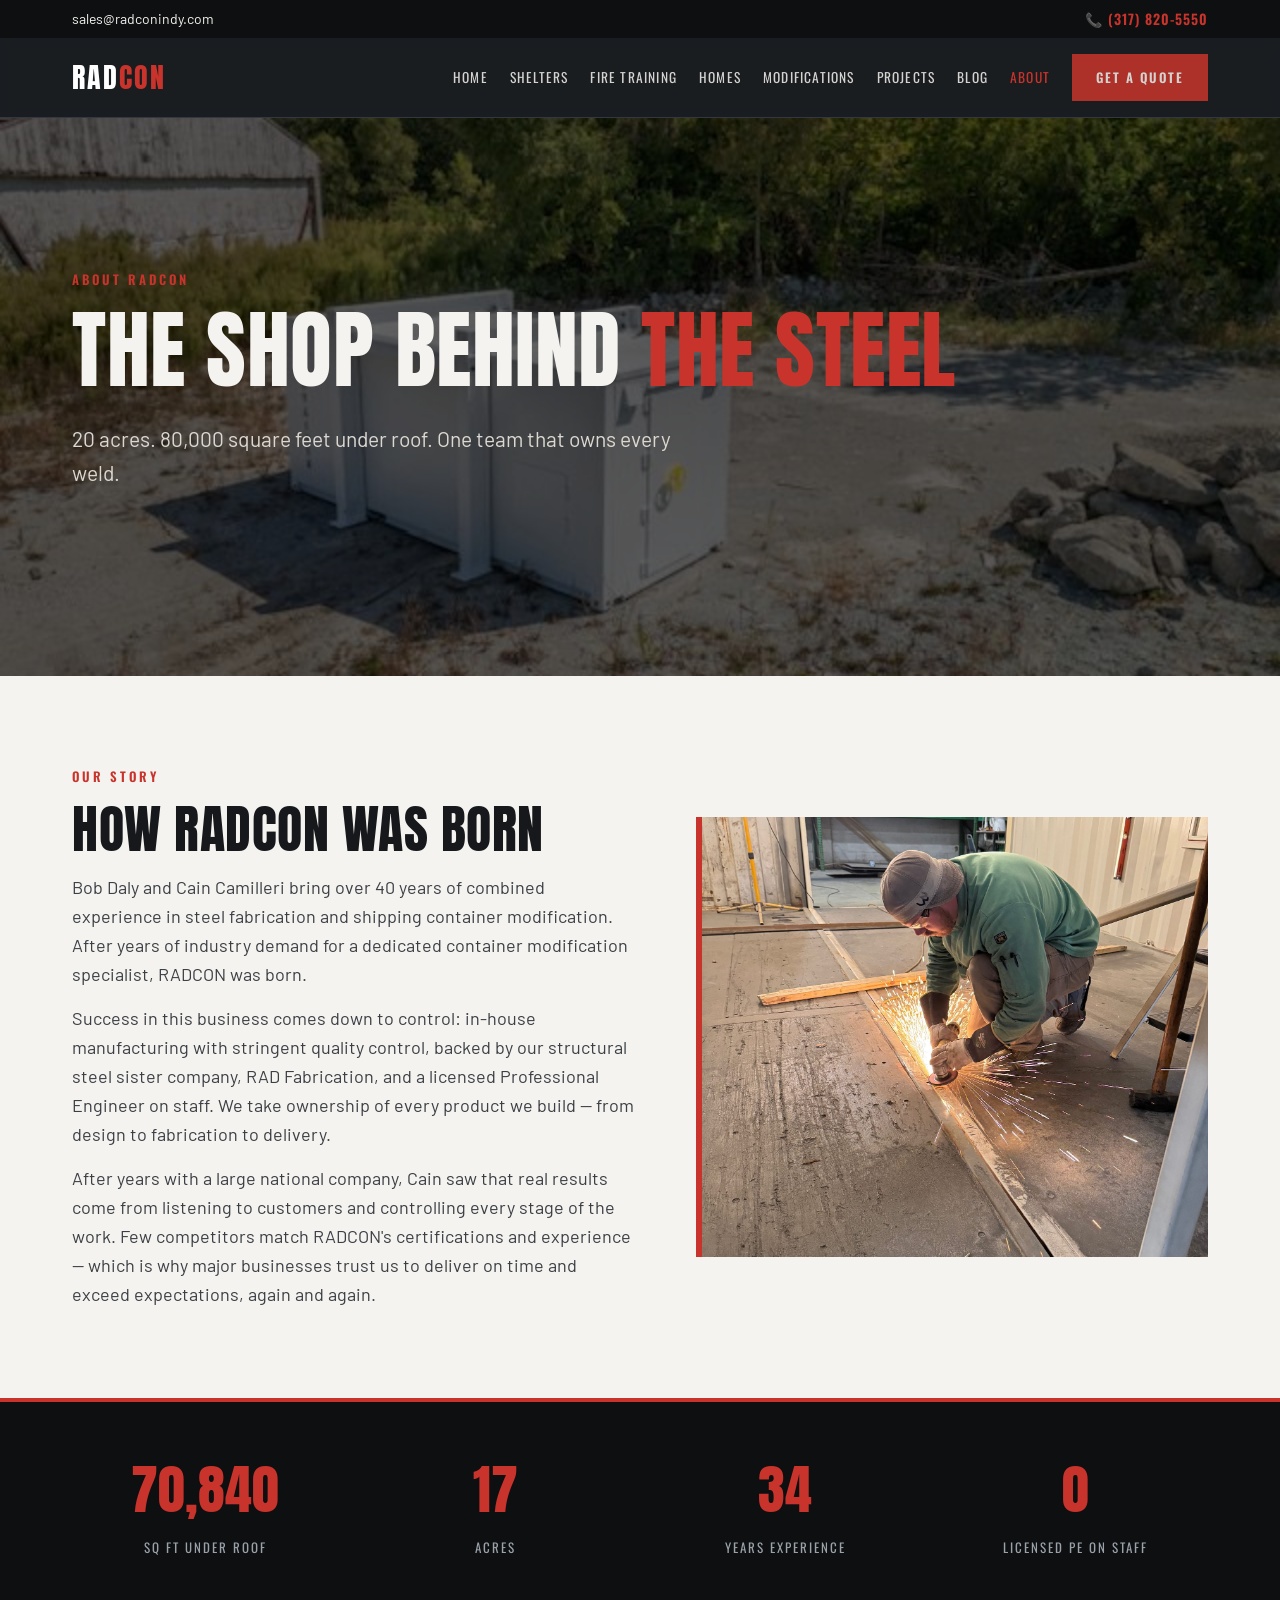
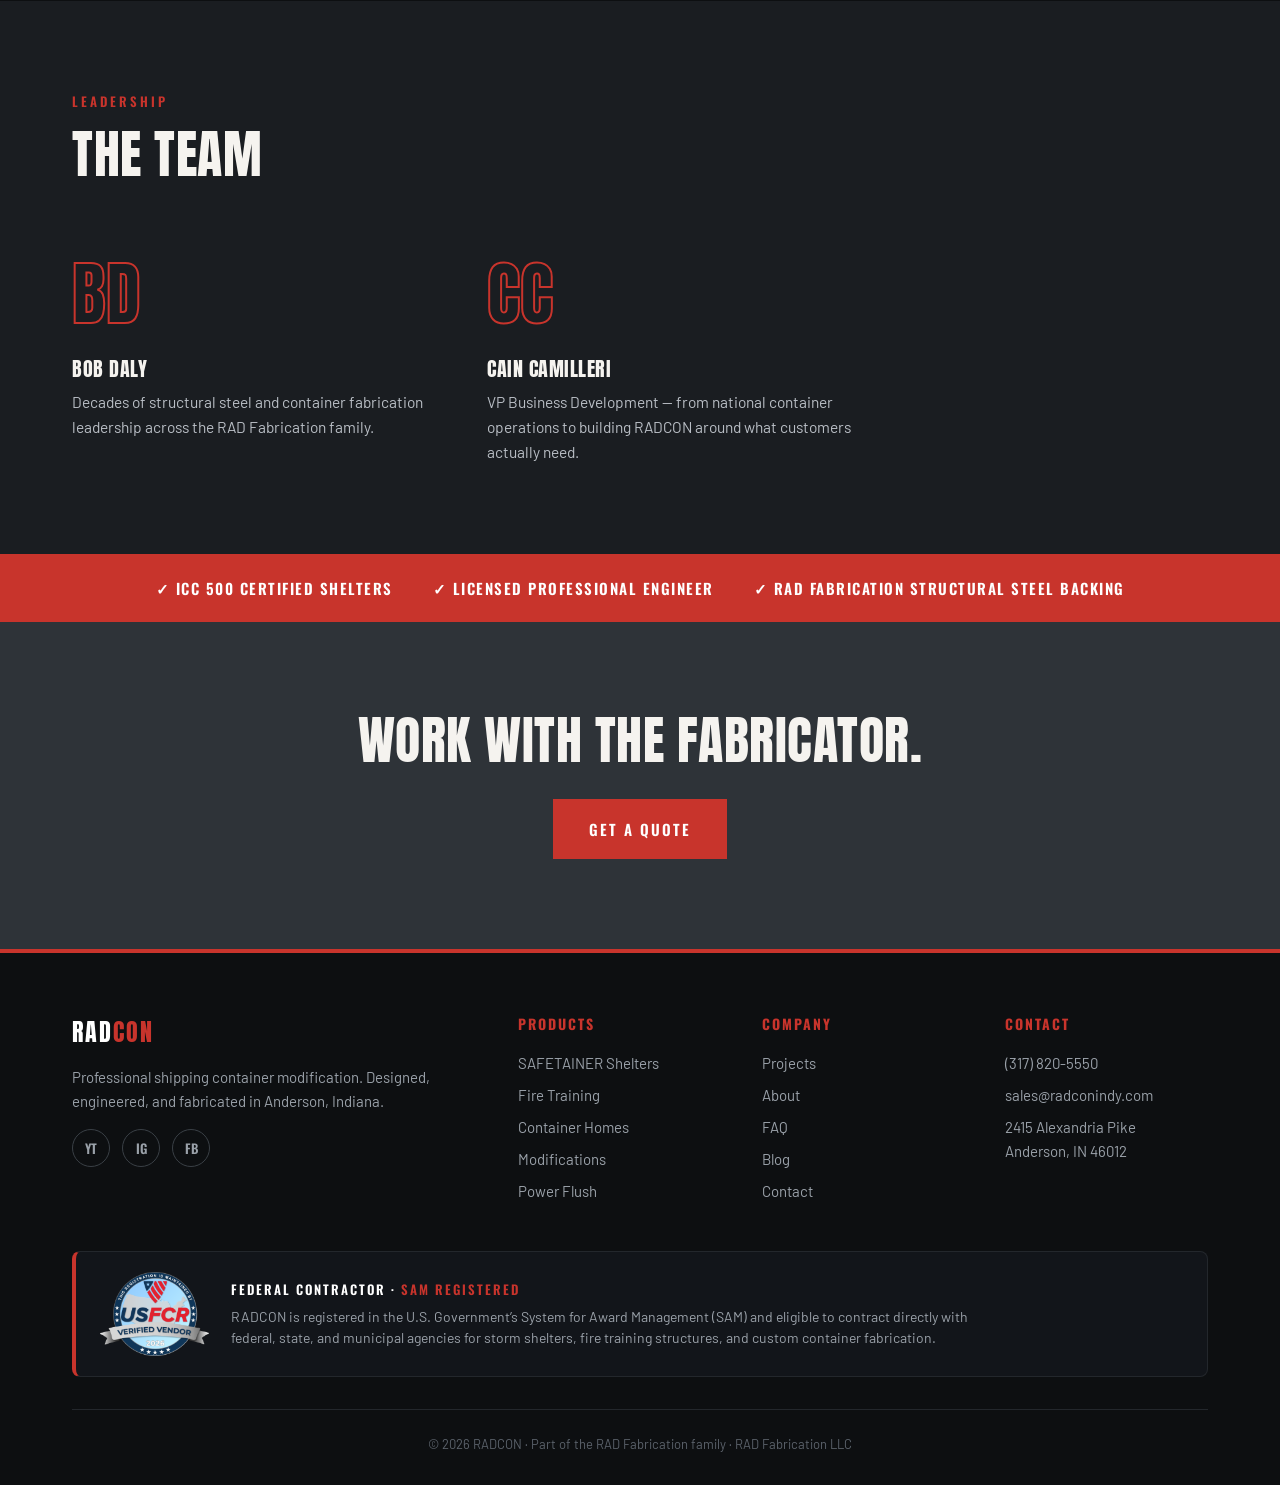
==== about.html @ 341aee44 "Initial site import: full radconindy.com with SAM/USFCR footer strip" ====
<!DOCTYPE html>
<html lang="en">
<head>
<meta charset="UTF-8">
<meta name="viewport" content="width=device-width, initial-scale=1.0">
<title>About RADCON | Container Modification Experts – Anderson, IN</title>
<meta name="description" content="40+ years of steel &amp; container experience, a licensed PE on staff, and 80,000 sq ft of indoor fabrication in Anderson, IN. Meet the team behind RADCON.">
<link rel="canonical" href="https://www.radconindy.com/about">
<link href="https://fonts.googleapis.com/css2?family=Anton&family=Oswald:wght@400;500;600&family=Barlow:wght@400;500;600&display=swap" rel="stylesheet">
<link rel="stylesheet" href="css/style.css">
<script async src="https://www.googletagmanager.com/gtag/js?id=G-8K7NB1ZJ1W"></script>
<script>window.dataLayer=window.dataLayer||[];function gtag(){dataLayer.push(arguments);}gtag('js',new Date());gtag('config','G-8K7NB1ZJ1W');</script>
</head>
<body>

<div class="util"><div class="wrap">
  <a href="mailto:sales@radconindy.com">sales@radconindy.com</a>
  <a class="phone" href="tel:+13178205550">&#128222; (317) 820-5550</a>
</div></div>

<header class="site"><div class="wrap"><nav>
  <a class="logo" href="index.html">RAD<span>CON</span></a>
  <button class="menu-toggle" aria-label="Menu">&#9776;</button>
  <div class="navlinks">
    <a href="index.html">Home</a>
    <a href="shelters.html">Shelters</a>
    <a href="fire-training.html">Fire Training</a>
    <a href="container-homes.html">Homes</a>
    <a href="modifications.html">Modifications</a>
    <a href="projects.html">Projects</a>
    <a href="blog.html">Blog</a>
    <a href="about.html">About</a>
    <a class="btn btn-solid" href="contact.html">Get a Quote</a>
  </div>
</nav></div></header>

<section class="hero short">
  <div class="bg" style="background-image:url('img/safetainer-field.jpg')"></div>
  <div class="wrap">
    <div class="eyebrow">About RADCON</div>
    <h1>The Shop Behind <span class="accent">the Steel</span></h1>
    <p class="sub">20 acres. 80,000 square feet under roof. One team that owns every weld.</p>
  </div>
</section>

<section class="light"><div class="wrap"><div class="split">
  <div>
    <div class="eyebrow">Our Story</div>
    <h2 class="rv">How RADCON Was Born</h2>
    <p>Bob Daly and Cain Camilleri bring over 40 years of combined experience in steel fabrication and shipping container modification. After years of industry demand for a dedicated container modification specialist, RADCON was born.</p>
    <p>Success in this business comes down to control: in-house manufacturing with stringent quality control, backed by our structural steel sister company, RAD Fabrication, and a licensed Professional Engineer on staff. We take ownership of every product we build — from design to fabrication to delivery.</p>
    <p>After years with a large national company, Cain saw that real results come from listening to customers and controlling every stage of the work. Few competitors match RADCON's certifications and experience — which is why major businesses trust us to deliver on time and exceed expectations, again and again.</p>
  </div>
  <div class="photo rv" style="background-image:url('img/welder.jpg')"></div>
</div></div></section>

<section class="stats"><div class="wrap">
  <div class="stat rv"><div class="num" data-n="80000">0</div><div class="lbl">Sq Ft Under Roof</div></div>
  <div class="stat rv"><div class="num" data-n="20">0</div><div class="lbl">Acres</div></div>
  <div class="stat rv"><div class="num" data-n="40" data-suffix="+">0</div><div class="lbl">Years Experience</div></div>
  <div class="stat rv"><div class="num" data-n="1">0</div><div class="lbl">Licensed PE on Staff</div></div>
</div></section>

<section class="dark"><div class="wrap">
  <div class="eyebrow">Leadership</div>
  <h2 class="rv">The Team</h2>
  <div class="steps" style="grid-template-columns:repeat(2,1fr);max-width:800px">
    <div class="step rv"><div class="n">BD</div><h3>Bob Daly</h3><p>Decades of structural steel and container fabrication leadership across the RAD Fabrication family.</p></div>
    <div class="step rv"><div class="n">CC</div><h3>Cain Camilleri</h3><p>VP Business Development — from national container operations to building RADCON around what customers actually need.</p></div>
  </div>
</div></section>

<div class="certbar"><div class="wrap">
  <span>&#10003; ICC 500 Certified Shelters</span><span>&#10003; Licensed Professional Engineer</span><span>&#10003; RAD Fabrication Structural Steel Backing</span>
</div></div>

<section class="steel center"><div class="wrap">
  <h2 class="rv">Work With the Fabricator.</h2>
  <a class="btn btn-solid" style="margin-top:30px" href="contact.html">Get a Quote</a>
</div></section>

<footer><div class="wrap">
  <div class="fgrid">
    <div>
      <a class="logo" style="font-size:24px" href="index.html">RAD<span>CON</span></a>
      <p style="margin-top:14px">Professional shipping container modification. Designed, engineered, and fabricated in Anderson, Indiana.</p>
      <div class="socials">
        <a href="http://www.youtube.com/@RADCONINDY" target="_blank" rel="noopener" title="YouTube">YT</a>
        <a href="http://www.instagram.com/radcon_indy" target="_blank" rel="noopener" title="Instagram">IG</a>
        <a href="http://www.facebook.com/radcon" target="_blank" rel="noopener" title="Facebook">FB</a>
      </div>
    </div>
    <div><h4>Products</h4><a href="shelters.html">SAFETAINER Shelters</a><a href="fire-training.html">Fire Training</a><a href="container-homes.html">Container Homes</a><a href="modifications.html">Modifications</a><a href="power-flush.html">Power Flush</a></div>
    <div><h4>Company</h4><a href="projects.html">Projects</a><a href="about.html">About</a><a href="faq.html">FAQ</a><a href="blog.html">Blog</a><a href="contact.html">Contact</a></div>
    <div><h4>Contact</h4><p>(317) 820-5550</p><p>sales@radconindy.com</p><p>2415 Alexandria Pike<br>Anderson, IN 46012</p></div>
  </div>
  <div class="sam-strip">
    <a href="https://usfcr.com" target="_blank" rel="noopener" title="US Federal Contractor Registration System for Award Management Verified Vendor Seal"><img src="img/verified-vendor-seal-2026-sm.png" alt="USFCR Verified Vendor" loading="lazy"></a>
    <div>
      <h5>Federal Contractor &middot; <span>SAM Registered</span></h5>
      <p>RADCON is registered in the U.S. Government&rsquo;s System for Award Management (SAM) and eligible to contract directly with federal, state, and municipal agencies for storm shelters, fire training structures, and custom container fabrication.</p>
    </div>
  </div>
  <div class="fine">&copy; 2026 RADCON &middot; Part of the RAD Fabrication family &middot; RAD Fabrication LLC</div>
</div></footer>

<script src="js/main.js"></script>
</body>
</html>
---- css/style.css ----
/* RADCON — Industrial Bold Design System */
:root{
  --charcoal:#1A1D21; --steel:#2E3338; --offwhite:#F5F3EF; --red:#C8342C; --red-dark:#A5271F;
  --ink:#16181B; --near-black:#0d0f11; --gray:#9aa1a9; --gray-dark:#3c4046;
}
*{margin:0;padding:0;box-sizing:border-box}
html{scroll-behavior:smooth}
body{font-family:'Barlow',sans-serif;background:var(--charcoal);color:var(--offwhite);font-size:18px;line-height:1.6}
img{max-width:100%;display:block}
h1,h2,h3{font-family:'Anton',sans-serif;text-transform:uppercase;letter-spacing:.5px;line-height:1.08;font-weight:400}
.eyebrow{font-family:'Oswald',sans-serif;text-transform:uppercase;letter-spacing:3px;font-size:13px;color:var(--red);font-weight:600;margin-bottom:14px}
.wrap{max-width:1200px;margin:0 auto;padding:0 32px}
.btn{display:inline-block;font-family:'Oswald',sans-serif;text-transform:uppercase;letter-spacing:2px;font-size:15px;font-weight:600;padding:16px 34px;text-decoration:none;transition:all .25s;cursor:pointer;border:2px solid var(--red);white-space:nowrap}
.btn-solid{background:var(--red);color:#fff}
.btn-solid:hover{background:var(--red-dark);transform:translateY(-2px);box-shadow:0 8px 24px rgba(200,52,44,.4)}
.btn-ghost{background:transparent;color:#fff;border-color:#fff}
.btn-ghost:hover{background:rgba(255,255,255,.12)}
.hl{color:var(--red);font-weight:700}

/* ===== header ===== */
.util{background:var(--near-black);padding:8px 0;font-size:14px}
.util .wrap{display:flex;justify-content:space-between;align-items:center}
.util a{color:var(--offwhite);text-decoration:none}
.util .phone{color:var(--red);font-weight:600;letter-spacing:1px;font-family:'Oswald',sans-serif}
header.site{position:sticky;top:0;z-index:100;background:rgba(26,29,33,.97);border-bottom:1px solid #33383e;backdrop-filter:blur(6px)}
header.site nav{display:flex;justify-content:space-between;align-items:center;padding:16px 0;gap:20px}
.logo{font-family:'Anton',sans-serif;font-size:28px;color:#fff;letter-spacing:2px;text-decoration:none}
.logo span{color:var(--red)}
.navlinks{display:flex;gap:22px;align-items:center;font-family:'Oswald',sans-serif;text-transform:uppercase;font-size:13.5px;letter-spacing:1.2px}
.navlinks a{color:var(--offwhite);text-decoration:none;opacity:.85;transition:.2s}
.navlinks a:hover,.navlinks a.active{color:var(--red);opacity:1}
.navlinks .btn{padding:11px 22px;font-size:13px}
.menu-toggle{display:none;background:none;border:none;color:#fff;font-size:28px;cursor:pointer}

/* ===== hero ===== */
.hero{position:relative;min-height:82vh;display:flex;align-items:center;overflow:hidden}
.hero.short{min-height:62vh}
.hero .bg{position:absolute;inset:0;background-size:cover;background-position:center;filter:brightness(.42) saturate(1.05)}
.hero .wrap{position:relative;z-index:2;padding-top:70px;padding-bottom:70px;width:100%}
.hero h1{font-size:clamp(44px,7vw,86px);max-width:950px}
.hero h1 .accent{color:var(--red)}
.hero p.sub{font-size:21px;max-width:640px;margin:26px 0 36px;color:#dcd8d1}
.hero .ctas{display:flex;gap:18px;flex-wrap:wrap}

/* ===== stat bar ===== */
.stats{background:var(--near-black);border-top:4px solid var(--red);padding:44px 0}
.stats .wrap{display:grid;grid-template-columns:repeat(4,1fr);gap:24px;text-align:center}
.stat .num{font-family:'Anton',sans-serif;font-size:54px;color:var(--red);white-space:nowrap}
.stat .lbl{font-family:'Oswald',sans-serif;text-transform:uppercase;letter-spacing:2px;font-size:13px;color:var(--gray);margin-top:4px}

/* ===== sections ===== */
section.light{background:var(--offwhite);color:var(--ink);padding:90px 0}
section.light h2{color:var(--ink)}
section.dark{background:var(--charcoal);padding:90px 0}
section.steel{background:var(--steel);padding:90px 0}
section h2{font-size:clamp(32px,4.5vw,52px)}
.center{text-align:center}

/* ===== cert bar ===== */
.certbar{background:var(--red);padding:22px 0}
.certbar .wrap{display:flex;flex-wrap:wrap;gap:14px 40px;justify-content:center;font-family:'Oswald',sans-serif;text-transform:uppercase;letter-spacing:1.5px;font-size:15px;font-weight:600;color:#fff}

/* ===== cards ===== */
.cards{display:grid;grid-template-columns:repeat(3,1fr);gap:26px;margin-top:50px}
.card{position:relative;height:430px;overflow:hidden;background:#222;border-bottom:4px solid transparent;transition:border-color .3s;display:block;text-decoration:none}
.card .img{position:absolute;inset:0;background-size:cover;background-position:center;transition:transform .5s,filter .4s;filter:brightness(.65)}
.card:hover .img{transform:scale(1.06);filter:brightness(.45)}
.card:hover{border-bottom-color:var(--red)}
.card .txt{position:absolute;left:0;right:0;bottom:0;padding:28px;color:#fff;transform:translateY(46px);transition:transform .35s}
.card:hover .txt{transform:translateY(0)}
.card h3{font-size:26px;margin-bottom:10px}
.card p{font-size:15.5px;color:#e3ded7;opacity:0;transition:opacity .35s .05s;margin-bottom:14px}
.card:hover p{opacity:1}
.card .go{font-family:'Oswald',sans-serif;text-transform:uppercase;font-size:13px;letter-spacing:2px;color:var(--red);font-weight:600}

/* ===== split ===== */
.split{display:grid;grid-template-columns:1.1fr 1fr;gap:60px;align-items:center}
.split .photo{height:440px;background-size:cover;background-position:center;border-left:6px solid var(--red)}
.split p{margin-top:16px}
section.light .split p{color:var(--gray-dark)}
section.dark .split p,section.steel .split p{color:#c9cdd2}
.ticks{list-style:none;margin-top:26px}
.ticks li{padding-left:32px;position:relative;margin-bottom:12px;font-size:17.5px}
.ticks li:before{content:'\2713';position:absolute;left:0;color:var(--red);font-weight:700}

/* ===== process / steps ===== */
.steps{display:grid;grid-template-columns:repeat(4,1fr);gap:30px;margin-top:56px}
.steps.three{grid-template-columns:repeat(3,1fr)}
.step .n{font-family:'Anton',sans-serif;font-size:70px;color:transparent;-webkit-text-stroke:2px var(--red)}
.step h3{font-size:20px;margin:8px 0 10px}
.step p{font-size:15.5px;color:#b9bec5}
section.light .step p{color:var(--gray-dark)}
section.light .step h3{color:var(--ink)}

/* ===== tables ===== */
table{width:100%;border-collapse:collapse;margin-top:44px;font-size:17px}
th,td{padding:16px 20px;text-align:left;border-bottom:1px solid #d8d3ca}
th{font-family:'Oswald',sans-serif;text-transform:uppercase;letter-spacing:1.5px;font-size:14px;background:var(--ink);color:#fff}
td:first-child{font-weight:600}
tr:hover td{background:#ece8e0}

/* ===== quote / testimonial ===== */
.bigquote{max-width:900px;margin:0 auto;text-align:center}
.bigquote .mark{font-family:'Anton',sans-serif;font-size:120px;color:var(--red);line-height:.6;display:block;margin-bottom:20px}
.bigquote p{font-size:clamp(22px,3vw,32px);font-family:'Oswald',sans-serif;font-weight:500;line-height:1.4}
.bigquote .who{margin-top:26px;font-size:16px;color:var(--red);font-family:'Oswald',sans-serif;text-transform:uppercase;letter-spacing:2px}

/* ===== FAQ ===== */
.faq{max-width:860px;margin:44px auto 0}
.faq details{border-bottom:1px solid #d8d3ca;padding:20px 0}
.faq summary{font-family:'Oswald',sans-serif;font-size:19px;font-weight:600;cursor:pointer;list-style:none;display:flex;justify-content:space-between;align-items:center;gap:20px}
.faq summary::-webkit-details-marker{display:none}
.faq summary:after{content:'+';font-family:'Anton',sans-serif;color:var(--red);font-size:26px;flex-shrink:0}
.faq details[open] summary:after{content:'\2013'}
.faq details p{margin-top:12px;color:var(--gray-dark);font-size:16.5px}

/* ===== forms ===== */
.formgrid{display:grid;grid-template-columns:1.2fr .8fr;gap:60px;margin-top:50px}
.field{margin-bottom:16px}
.field label{display:block;font-family:'Oswald',sans-serif;font-size:13px;text-transform:uppercase;letter-spacing:1.5px;color:var(--gray);margin-bottom:6px}
.field input,.field textarea,.field select{width:100%;padding:14px;background:#22262b;border:1px solid #3a4046;color:#fff;font-family:'Barlow',sans-serif;font-size:16px}
.field input::placeholder,.field textarea::placeholder{color:#7d858e}
.two{display:grid;grid-template-columns:1fr 1fr;gap:16px}
.contactcard p{margin-bottom:14px;font-size:17px}
.contactcard .big{font-family:'Anton',sans-serif;font-size:32px;color:var(--red)}
.contactcard a{color:var(--offwhite);text-decoration:none}
.formnote{font-size:14px;color:#8a929c;margin-top:14px}

/* ===== article (blog/guides) ===== */
.article{max-width:820px;margin:0 auto;padding:70px 32px}
.article h1{font-size:clamp(34px,5vw,54px);color:var(--ink)}
.article h2{font-size:28px;color:var(--ink);margin:44px 0 14px}
.article p,.article li{color:var(--gray-dark);font-size:17.5px;margin-bottom:16px}
.article ul,.article ol{padding-left:24px;margin-bottom:16px}
.article .meta{font-family:'Oswald',sans-serif;letter-spacing:2px;text-transform:uppercase;font-size:13px;color:#8a8578;margin:14px 0 30px}
.article blockquote{border-left:5px solid var(--red);padding:10px 0 10px 24px;margin:26px 0;font-family:'Oswald',sans-serif;font-size:20px;color:var(--ink)}

/* ===== footer ===== */
footer{background:var(--near-black);padding:60px 0 30px;border-top:4px solid var(--red)}
.fgrid{display:grid;grid-template-columns:2fr 1fr 1fr 1fr;gap:40px;margin-bottom:40px}
footer h4{font-family:'Oswald',sans-serif;text-transform:uppercase;letter-spacing:2px;font-size:14px;color:var(--red);margin-bottom:16px}
footer a,footer p{color:var(--gray);text-decoration:none;font-size:15px;display:block;margin-bottom:8px}
footer a:hover{color:#fff}
.socials{display:flex;gap:12px;margin-top:16px}
.socials a{display:flex;align-items:center;justify-content:center;width:38px;height:38px;border:1px solid #3a4046;border-radius:50%;color:var(--gray);font-family:'Oswald',sans-serif;font-size:13px;font-weight:600;text-decoration:none;transition:.2s;margin:0}
.socials a:hover{border-color:var(--red);color:var(--red);transform:translateY(-2px)}
.fine{text-align:center;color:#5b626b;font-size:13px;border-top:1px solid #23272c;padding-top:24px}

/* ===== reveal ===== */
.rv{opacity:0;transform:translateY(34px);transition:opacity .7s,transform .7s}
.rv.in{opacity:1;transform:none}

/* ===== responsive ===== */
@media(max-width:980px){
  .navlinks{position:fixed;inset:0;top:0;background:rgba(13,15,17,.98);flex-direction:column;justify-content:center;gap:28px;font-size:18px;display:none;z-index:200}
  .navlinks.open{display:flex}
  .menu-toggle{display:block;z-index:300}
  .stats .wrap,.steps,.steps.three{grid-template-columns:repeat(2,1fr)}
  .cards,.split,.formgrid,.fgrid,.two{grid-template-columns:1fr}
  .split .photo{height:280px}
  .stat .num{font-size:40px}
  .hero{min-height:70vh}
}
@media(max-width:560px){
  .stats .wrap,.steps,.steps.three{grid-template-columns:1fr}
  .util .wrap{flex-direction:column;gap:4px}
}

/* ===== SAM registration strip ===== */
.sam-strip{display:flex;align-items:center;gap:22px;background:#12151a;border:1px solid #23272c;border-left:4px solid var(--red);border-radius:8px;padding:20px 24px;margin-bottom:32px}
.sam-strip a{margin:0;flex-shrink:0}
.sam-strip img{height:84px;width:auto;margin:0}
.sam-strip h5{font-family:'Oswald',sans-serif;text-transform:uppercase;letter-spacing:2px;font-size:13px;color:#fff;margin-bottom:6px;font-weight:600}
.sam-strip h5 span{color:var(--red)}
.sam-strip p{color:var(--gray);font-size:14px;line-height:1.55;margin:0;max-width:780px}
@media(max-width:640px){.sam-strip{flex-direction:column;text-align:center;gap:14px;padding:22px 18px}}
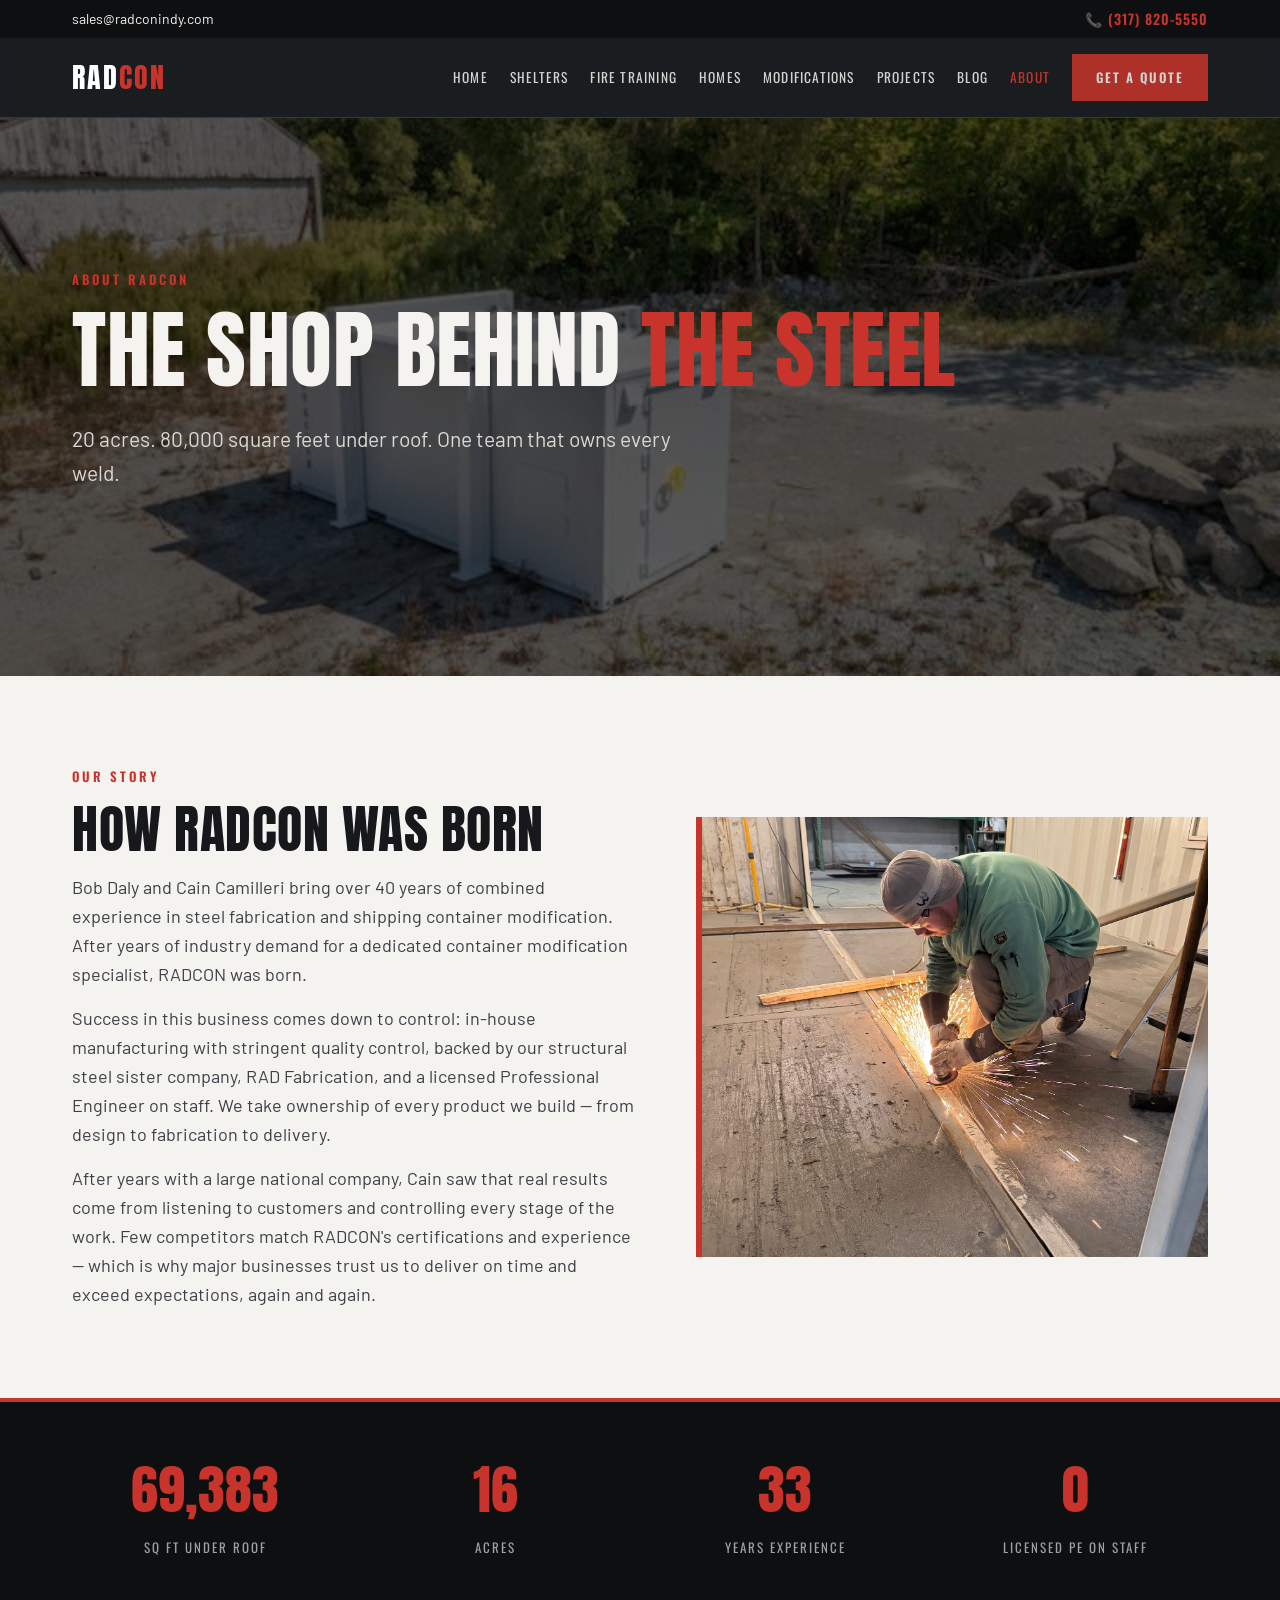
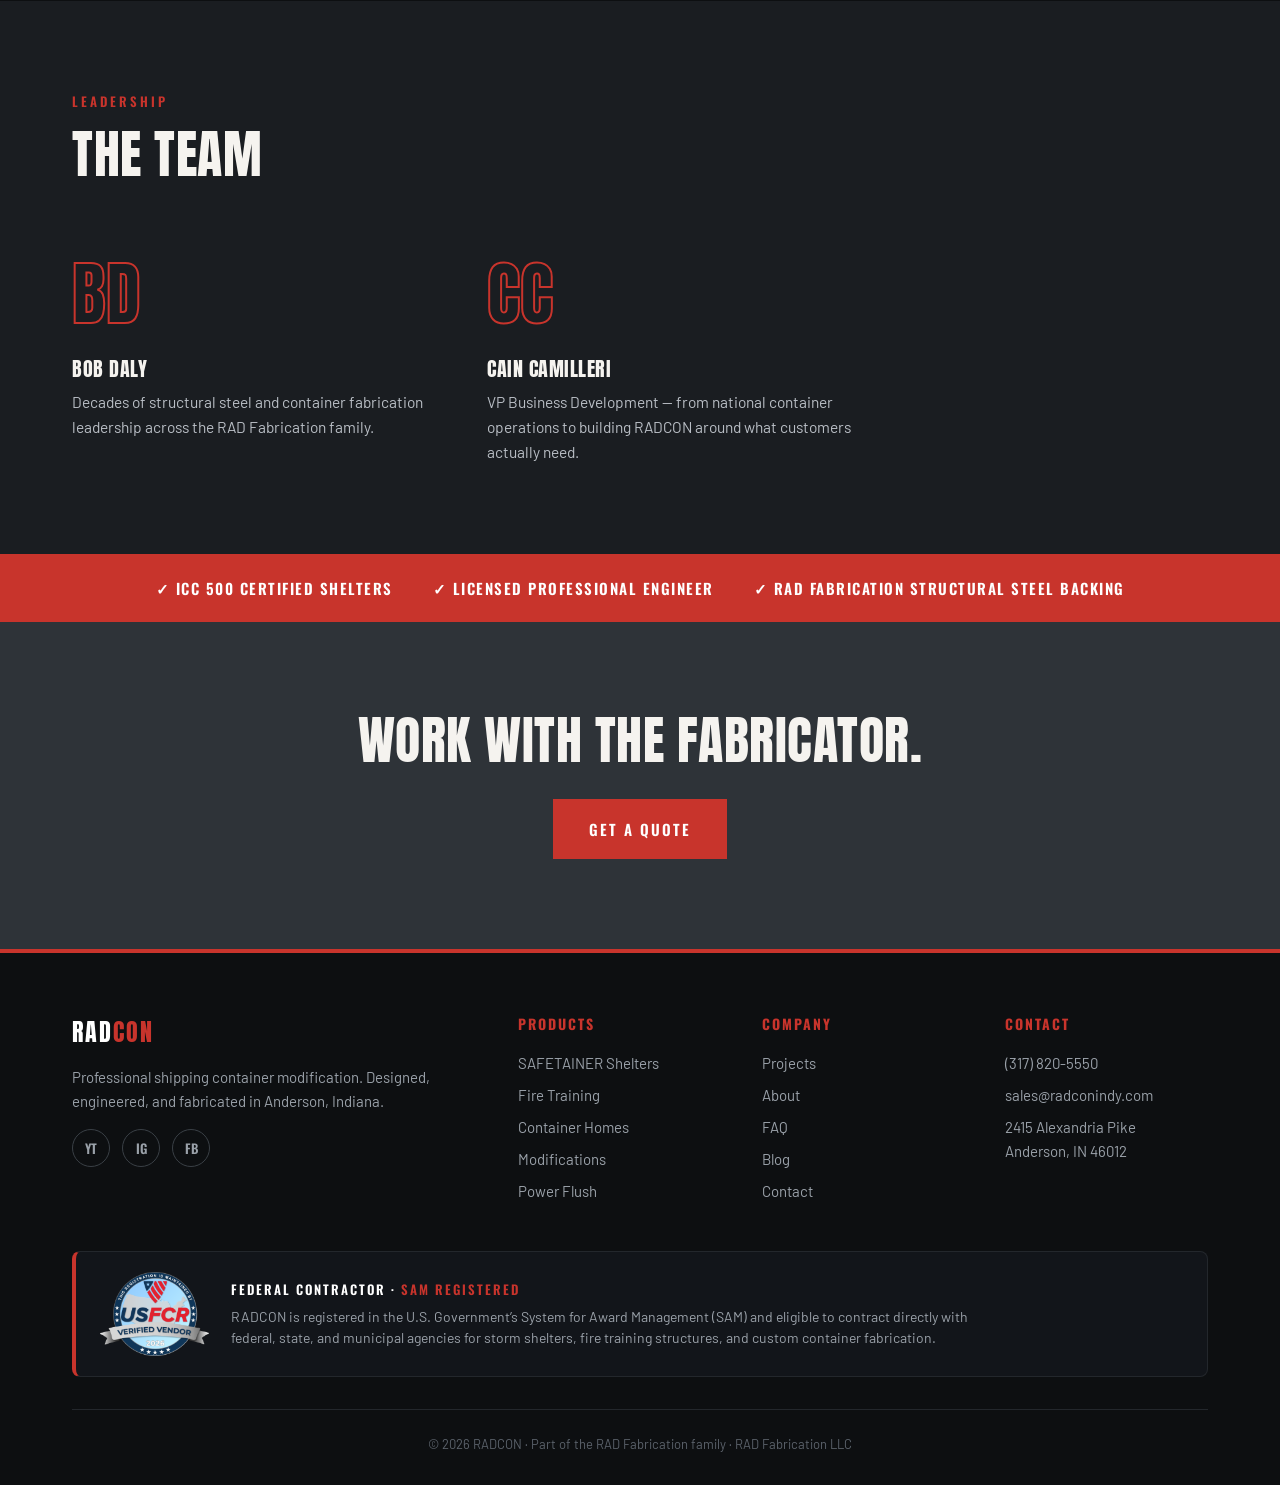
==== commit aaaca72a: "Update about.html" ====
--- a/about.html
+++ b/about.html
@@ -6,6 +6,19 @@
 <title>About RADCON | Container Modification Experts – Anderson, IN</title>
 <meta name="description" content="40+ years of steel &amp; container experience, a licensed PE on staff, and 80,000 sq ft of indoor fabrication in Anderson, IN. Meet the team behind RADCON.">
 <link rel="canonical" href="https://www.radconindy.com/about">
+<!-- Social / Open Graph -->
+<meta property="og:type" content="website">
+<meta property="og:site_name" content="RADCON">
+<meta property="og:locale" content="en_US">
+<meta property="og:url" content="https://www.radconindy.com/about">
+<meta property="og:title" content="About RADCON | Container Modification Experts – Anderson, IN">
+<meta property="og:description" content="40+ years of steel &amp; container experience, a licensed PE on staff, and 80,000 sq ft of indoor fabrication in Anderson, IN. Meet the team behind RADCON.">
+<meta property="og:image" content="https://www.radconindy.com/img/safetainer-field.jpg">
+<meta property="og:image:alt" content="RADCON fabrication in Anderson, Indiana">
+<meta name="twitter:card" content="summary_large_image">
+<meta name="twitter:title" content="About RADCON | Container Modification Experts – Anderson, IN">
+<meta name="twitter:description" content="40+ years of steel &amp; container experience, a licensed PE on staff, and 80,000 sq ft of indoor fabrication in Anderson, IN. Meet the team behind RADCON.">
+<meta name="twitter:image" content="https://www.radconindy.com/img/safetainer-field.jpg">
 <link href="https://fonts.googleapis.com/css2?family=Anton&family=Oswald:wght@400;500;600&family=Barlow:wght@400;500;600&display=swap" rel="stylesheet">
 <link rel="stylesheet" href="css/style.css">
 <script async src="https://www.googletagmanager.com/gtag/js?id=G-8K7NB1ZJ1W"></script>
